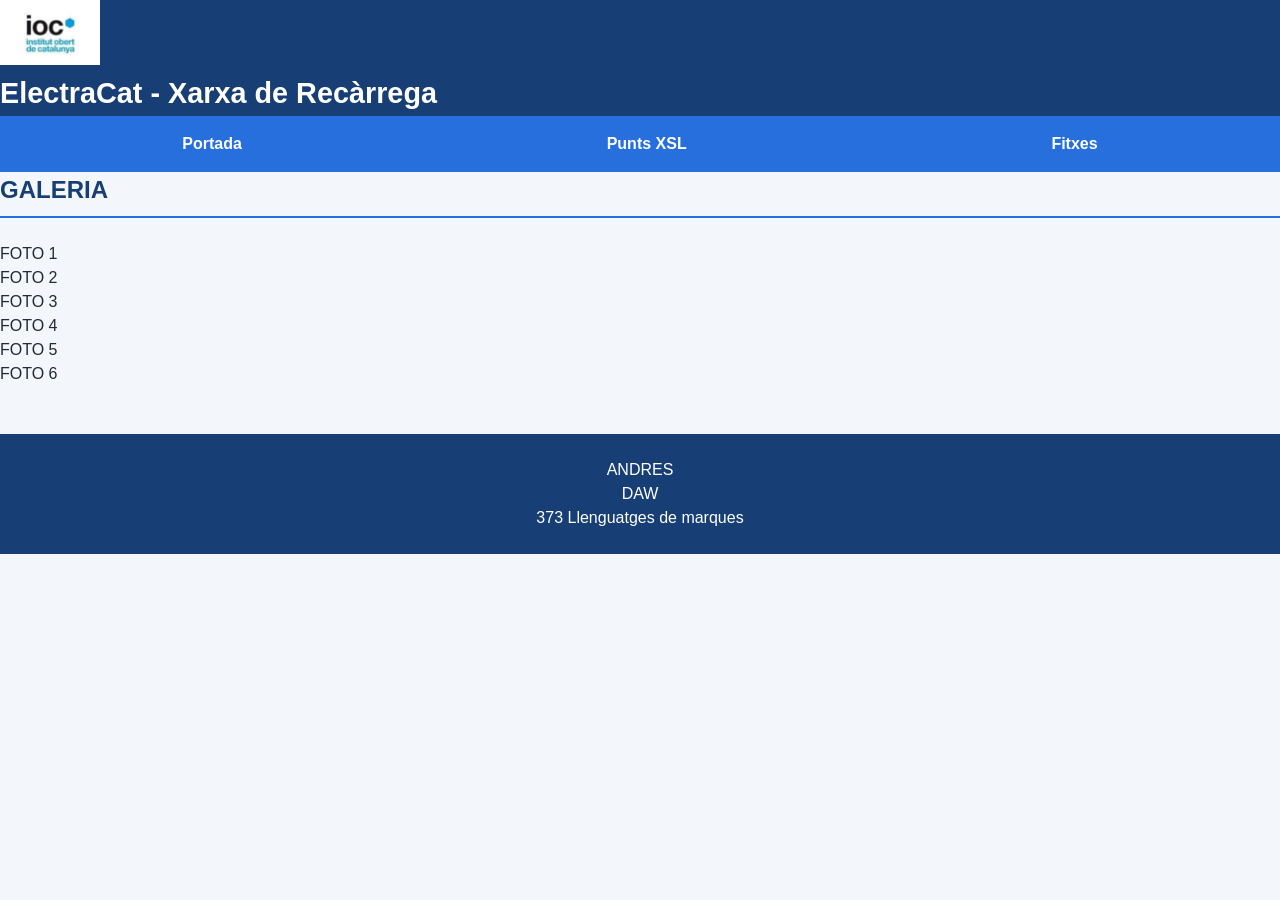
==== fitxes.html @ 11332fda "Primera parte ej 1" ====
<!DOCTYPE html>
<html lang="ca">
<head>
    <meta charset="UTF-8">
    <meta name="viewport" content="width=device-width, initial-scale=1.0">
    <meta name="author" content="Andres Diaz for bewsystems by anondiaz" />
    <meta name="description" content="Troba els millors punts de carrega pel teu vehicle eléctric" />
    <meta name="keywords" content="Punts de carrega, Vehicles eléctrics, ElectraCat" />
    <link rel="shortcut icon" href="img/favicon.ico" type="image/x-icon" />
    <title>Document</title>
    <link rel="stylesheet" href="css/styles.css" />
</head>
<body>
    <header>
        <img src="imatges/logoIoc.jpg" alt="" />
        <h1>ElectraCat - Xarxa de Recàrrega</h1>
    </header>
    <nav>
        <div>
            <ul>
                <li><a href="./index.html" aria-label="Portada">Portada</a></li>
                <li><a href="./punts-xsl.html" aria-label="Punts XSL">Punts XSL</a></li>
                <li><a href="./fitxes.html" aria-label="Fitxes">Fitxes</a></li>
            </ul>
        </div>
    </nav>
    <section>
        <h2>GALERIA</h2>
        <div>FOTO 1</div>
        <div>FOTO 2</div>
        <div>FOTO 3</div>
        <div>FOTO 4</div>
        <div>FOTO 5</div>
        <div>FOTO 6</div>
    </section>

    <footer>
        <p>ANDRES</p>
        <p>DAW</p>
        <p>373 Llenguatges de marques</p>
    </footer>
</body>
</html>
---- css/styles.css ----
/* Variables generals */
:root {
    --width_xl: 1000px;
    --primary_color: #266fdc;
    --secondary_color: #173e75;
    --background_color: #f3f6fa;
    --card_color: #ffffff;
    --text_color: #202b3a;
    --border_color: #dce3eb;
}

/* Estils generals */
* {
    margin: 0;
    padding: 0;
    box-sizing: border-box;
}

body {
    font-family: Arial, Helvetica, sans-serif;
    background-color: var(--background_color);
    color: var(--text_color);
    line-height: 1.5;
}

.contenidor {
    max-width: var(--width_xl);
    margin: 0 auto;
    padding-left: 1rem;
    padding-right: 1rem;
}

/* Capçalera */
header {
    background-color: var(--secondary_color);
    color: white;

    .capcalera {
        display: flex;
        align-items: center;
        gap: 2rem;
        padding-top: 1.5rem;
        padding-bottom: 1.5rem;
    }

    img {
        width: 100px;
        height: auto;
    }

    h1 {
        font-size: 1.8rem;
    }
}

/* Menú de navegació */
nav {
    background-color: var(--primary_color);
    position: sticky;
    top: 0;
    z-index: 10;

    ul {
        display: flex;
        justify-content: space-around;
        list-style: none;
    }

    a {
        display: block;
        padding: 1rem;
        color: white;
        text-decoration: none;
        font-weight: bold;
    }

    a:hover {
        background-color: var(--secondary_color);
    }
}

/* Contingut principal */
main {
    padding-top: 2rem;
    padding-bottom: 2rem;
}

section {
    margin-bottom: 3rem;

    h2 {
        margin-bottom: 1.5rem;
        padding-bottom: 0.5rem;
        border-bottom: 2px solid var(--primary_color);
        color: var(--secondary_color);
        font-size: 1.5rem;
    }
}

/* Noticies */
.noticies {
    display: grid;
    grid-template-columns: repeat(3, minmax(0, 1fr));
    gap: 1.5rem;

    article {
        background-color: var(--card_color);
        border: 1px solid var(--border_color);
        border-radius: 8px;
        overflow: hidden;
    }

    img {
        display: block;
        width: 100%;
        height: 170px;
        object-fit: cover;
    }

    time {
        display: block;
        padding: 1rem 1rem 0;
        font-size: 0.85rem;
        color: #586577;
    }

    h3 {
        padding: 0.5rem 1rem;
        color: var(--secondary_color);
        font-size: 1.1rem;
    }

    p {
        padding: 0 1rem 1.5rem;
    }
}

/* Galeria de punts de càrrega */
.galeria {
    display: grid;
    grid-template-columns: repeat(3, minmax(0, 1fr));
    gap: 1.5rem;

    figure {
        background-color: var(--card_color);
        border: 1px solid var(--border_color);
        border-radius: 8px;
        overflow: hidden;
    }

    img {
        display: block;
        width: 100%;
        height: 180px;
        object-fit: cover;
    }

    figcaption {
        padding: 1rem;
        font-size: 0.9rem;
    }

    strong {
        display: block;
        color: var(--secondary_color);
        margin-bottom: 0.25rem;
    }
}

/* Taula de colaboradors */
.taula-contenidor {
    overflow-x: auto;
}

table {
    width: 100%;
    border-collapse: collapse;
    background-color: var(--card_color);

    th, td {
        padding: 0.8rem 1rem;
        border: 1px solid var(--border_color);
        text-align: left;
    }

    th {
        background-color: var(--secondary_color);
        color: white;
    }

    tbody tr:nth-child(even) {
        background-color: var(--background_color);
    }

    tbody tr:hover {
        background-color: #e3edfc;
    }
}

/* Peu de pàgina */
footer {
    background-color: var(--secondary_color);
    color: white;
    text-align: center;
    padding: 1.5rem;
}

/* Adaptació a tauletes */
@media (max-width: 768px) {
    .noticies,
    .galeria {
        grid-template-columns: repeat(2, minmax(0, 1fr));
    }

    header h1 {
        font-size: 1.4rem;
    }
}

/* Adaptació a mobils */
@media (max-width: 480px) {
    header .capcalera {
        flex-direction: column;
        text-align: center;
        gap: 1rem;
    }

    nav ul {
        flex-wrap: wrap;
    }

    nav a {
        padding: 0.75rem;
        font-size: 0.9rem;
    }

    .noticies,
    .galeria {
        grid-template-columns: 1fr;
    }
}
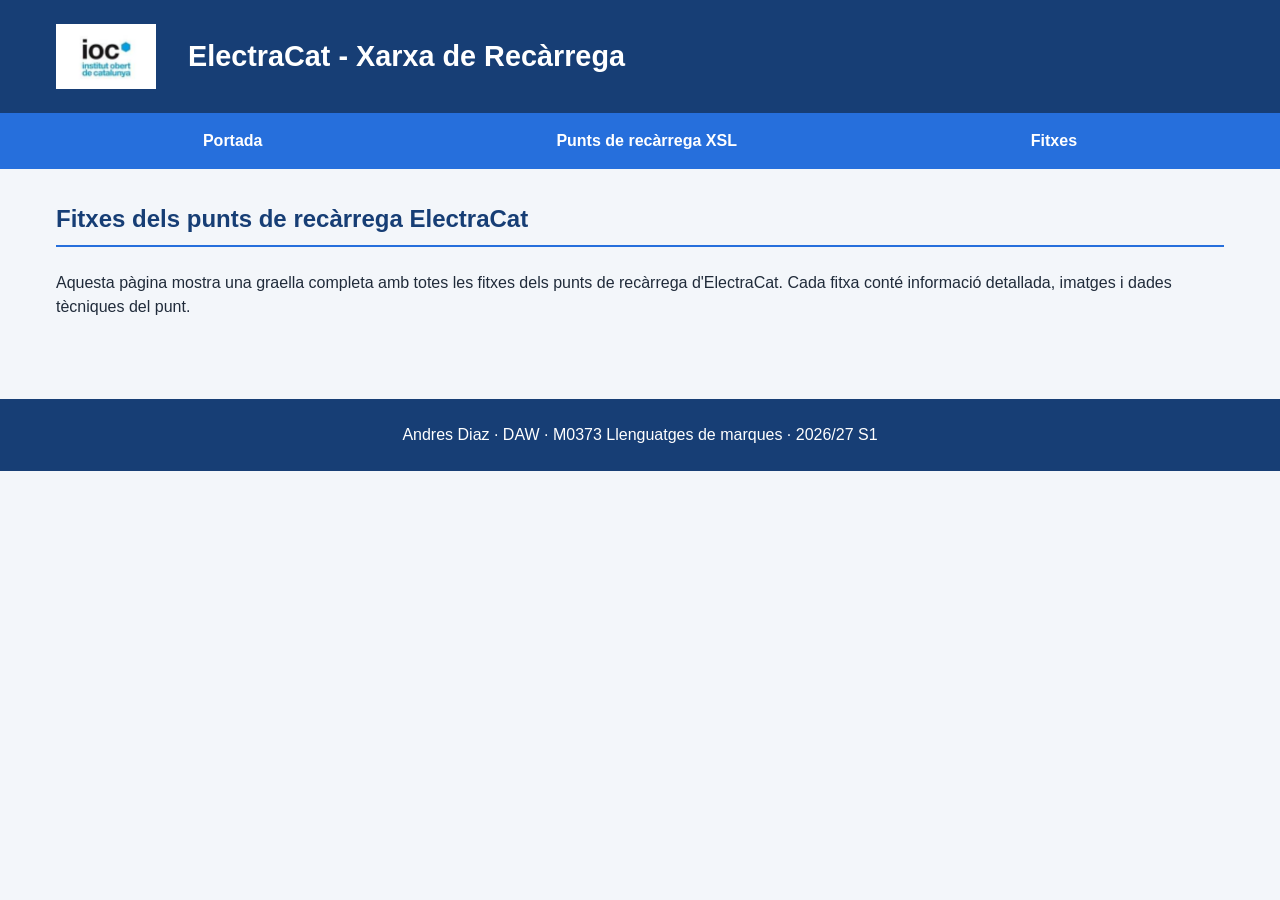
==== commit 986b5bfc: "Primera parte ej 2" ====
--- a/fitxes.html
+++ b/fitxes.html
@@ -7,37 +7,38 @@
     <meta name="description" content="Troba els millors punts de carrega pel teu vehicle eléctric" />
     <meta name="keywords" content="Punts de carrega, Vehicles eléctrics, ElectraCat" />
     <link rel="shortcut icon" href="img/favicon.ico" type="image/x-icon" />
-    <title>Document</title>
-    <link rel="stylesheet" href="css/styles.css" />
+    <title>ElectraCat - Fitxes dels punts de recàrrega</title>
+    <link rel="stylesheet" href="CSS/styles.css" />
+    <link rel="stylesheet" href="CSS/fitxes.css">
 </head>
 <body>
     <header>
-        <img src="imatges/logoIoc.jpg" alt="" />
-        <h1>ElectraCat - Xarxa de Recàrrega</h1>
+        <div class="contenidor capcalera">
+            <img src="imatges/logoIoc.jpg" alt="Logotip de l'IOC">
+            <h1>ElectraCat - Xarxa de Recàrrega</h1>
+        </div>
     </header>
     <nav>
-        <div>
-            <ul>
-                <li><a href="./index.html" aria-label="Portada">Portada</a></li>
-                <li><a href="./punts-xsl.html" aria-label="Punts XSL">Punts XSL</a></li>
-                <li><a href="./fitxes.html" aria-label="Fitxes">Fitxes</a></li>
-            </ul>
-        </div>
+        <ul class="contenidor">
+            <li><a href="index.html">Portada</a></li>
+            <li><a href="electracat_Diaz.xml">Punts de recàrrega XSL</a></li>
+            <li><a href="fitxes.html">Fitxes</a></li>
+        </ul>
     </nav>
-    <section>
-        <h2>GALERIA</h2>
-        <div>FOTO 1</div>
-        <div>FOTO 2</div>
-        <div>FOTO 3</div>
-        <div>FOTO 4</div>
-        <div>FOTO 5</div>
-        <div>FOTO 6</div>
-    </section>
+    <main class="contenidor">
+        <section>
+            <h2>Fitxes dels punts de recàrrega ElectraCat</h2>
+            <p>Aquesta pàgina mostra una graella completa amb totes les fitxes dels punts de recàrrega d'ElectraCat. Cada fitxa conté informació detallada, imatges i dades tècniques del punt.</p>
 
+            <!-- Llegenda de colors -->
+        </section>
+
+        <section>
+            <!-- Les sis fitxes dels punts de recàrrega -->
+        </section>
+    </main>
     <footer>
-        <p>ANDRES</p>
-        <p>DAW</p>
-        <p>373 Llenguatges de marques</p>
+        <p>Andres Diaz · DAW · M0373 Llenguatges de marques · 2026/27 S1</p>
     </footer>
 </body>
 </html>
--- a/CSS/styles.css
+++ b/CSS/styles.css
@@ -0,0 +1,262 @@
+
+/* Variables generals */
+:root {
+    --width_xl: 1200px;
+    --primary_color: #266fdc;
+    --secondary_color: #173e75;
+    --background_color: #f3f6fa;
+    --destacat_color: #f6c68f;
+    --card_color: #ffffff;
+    --text_color: #202b3a;
+    --border_color: #dce3eb;
+}
+
+/* Estils generals */
+* {
+    margin: 0;
+    padding: 0;
+    box-sizing: border-box;
+}
+
+body {
+    font-family: Arial, Helvetica, sans-serif;
+    background-color: var(--background_color);
+    color: var(--text_color);
+    line-height: 1.5;
+}
+
+.contenidor {
+    max-width: var(--width_xl);
+    margin: 0 auto;
+    padding-left: 1rem;
+    padding-right: 1rem;
+}
+
+/* Capçalera */
+header {
+    background-color: var(--secondary_color);
+    color: white;
+
+    .capcalera {
+        display: flex;
+        align-items: center;
+        gap: 2rem;
+        padding-top: 1.5rem;
+        padding-bottom: 1.5rem;
+    }
+
+    img {
+        width: 100px;
+        height: auto;
+    }
+
+    h1 {
+        font-size: 1.8rem;
+    }
+}
+
+/* Menú de navegació */
+nav {
+    background-color: var(--primary_color);
+    position: sticky;
+    top: 0;
+    z-index: 10;
+
+    ul {
+        display: flex;
+        justify-content: space-around;
+        list-style: none;
+    }
+
+    a {
+        display: block;
+        padding: 1rem;
+        color: white;
+        text-decoration: none;
+        font-weight: bold;
+    }
+
+    a:hover {
+        background-color: var(--secondary_color);
+    }
+}
+
+/* Contingut principal */
+main {
+    padding-top: 2rem;
+    padding-bottom: 2rem;
+}
+
+section {
+    margin-bottom: 3rem;
+
+    h2 {
+        margin-bottom: 1.5rem;
+        padding-bottom: 0.5rem;
+        border-bottom: 2px solid var(--primary_color);
+        color: var(--secondary_color);
+        font-size: 1.5rem;
+    }
+}
+
+/* Noticies */
+.noticies {
+    display: grid;
+    grid-template-columns: repeat(3, minmax(0, 1fr));
+    gap: 1.5rem;
+
+    article {
+        background-color: var(--card_color);
+        border: 1px solid var(--border_color);
+        border-radius: 8px;
+        overflow: hidden;
+    }
+
+    img {
+        display: block;
+        width: 100%;
+        height: 170px;
+        object-fit: cover;
+    }
+
+    time {
+        display: block;
+        padding: 1rem 1rem 0;
+        font-size: 0.85rem;
+        color: #586577;
+    }
+
+    h3 {
+        padding: 0.5rem 1rem;
+        color: var(--secondary_color);
+        font-size: 1.1rem;
+    }
+
+    p {
+        padding: 0 1rem 1.5rem;
+    }
+}
+
+/* Galeria de punts de càrrega */
+.galeria {
+    display: grid;
+    grid-template-columns: repeat(3, minmax(0, 1fr));
+    gap: 1.5rem;
+
+    figure {
+        background-color: var(--card_color);
+        border: 1px solid var(--border_color);
+        border-radius: 8px;
+        overflow: hidden;
+    }
+
+    img {
+        display: block;
+        width: 100%;
+        height: 180px;
+        object-fit: cover;
+    }
+
+    figcaption {
+        padding: 1rem;
+        font-size: 0.9rem;
+    }
+
+    strong {
+        display: block;
+        color: var(--secondary_color);
+        margin-bottom: 0.25rem;
+    }
+}
+
+/* Taula de colaboradors */
+.taula-contenidor {
+    overflow-x: auto;
+}
+
+table {
+    width: 100%;
+    border-collapse: collapse;
+    background-color: var(--card_color);
+
+    th, td {
+        padding: 0.8rem 1rem;
+        border: 1px solid var(--border_color);
+        text-align: left;
+    }
+
+    th {
+        background-color: var(--secondary_color);
+        color: white;
+    }
+
+    tbody tr:nth-child(even) {
+        background-color: var(--background_color);
+    }
+
+    tbody tr:hover {
+        background-color: #e3edfc;
+    }
+}
+
+.tornar-portada {
+    margin-top: 2rem;
+    text-align: right;
+
+    a {
+        color: var(--secondary_color);
+        text-decoration: none;
+        font-weight: bold;
+    }
+
+    a:hover {
+        text-decoration: underline;
+    }
+}
+
+table tbody tr.destacat {
+    background-color: var(--destacat_color);
+}
+
+/* Peu de pàgina */
+footer {
+    background-color: var(--secondary_color);
+    color: white;
+    text-align: center;
+    padding: 1.5rem;
+}
+
+/* Adaptació a tauletes */
+@media (max-width: 768px) {
+    .noticies,
+    .galeria {
+        grid-template-columns: repeat(2, minmax(0, 1fr));
+    }
+
+    header h1 {
+        font-size: 1.4rem;
+    }
+}
+
+/* Adaptació a mobils */
+@media (max-width: 480px) {
+    header .capcalera {
+        flex-direction: column;
+        text-align: center;
+        gap: 1rem;
+    }
+
+    nav ul {
+        flex-wrap: wrap;
+    }
+
+    nav a {
+        padding: 0.75rem;
+        font-size: 0.9rem;
+    }
+
+    .noticies,
+    .galeria {
+        grid-template-columns: 1fr;
+    }
+}
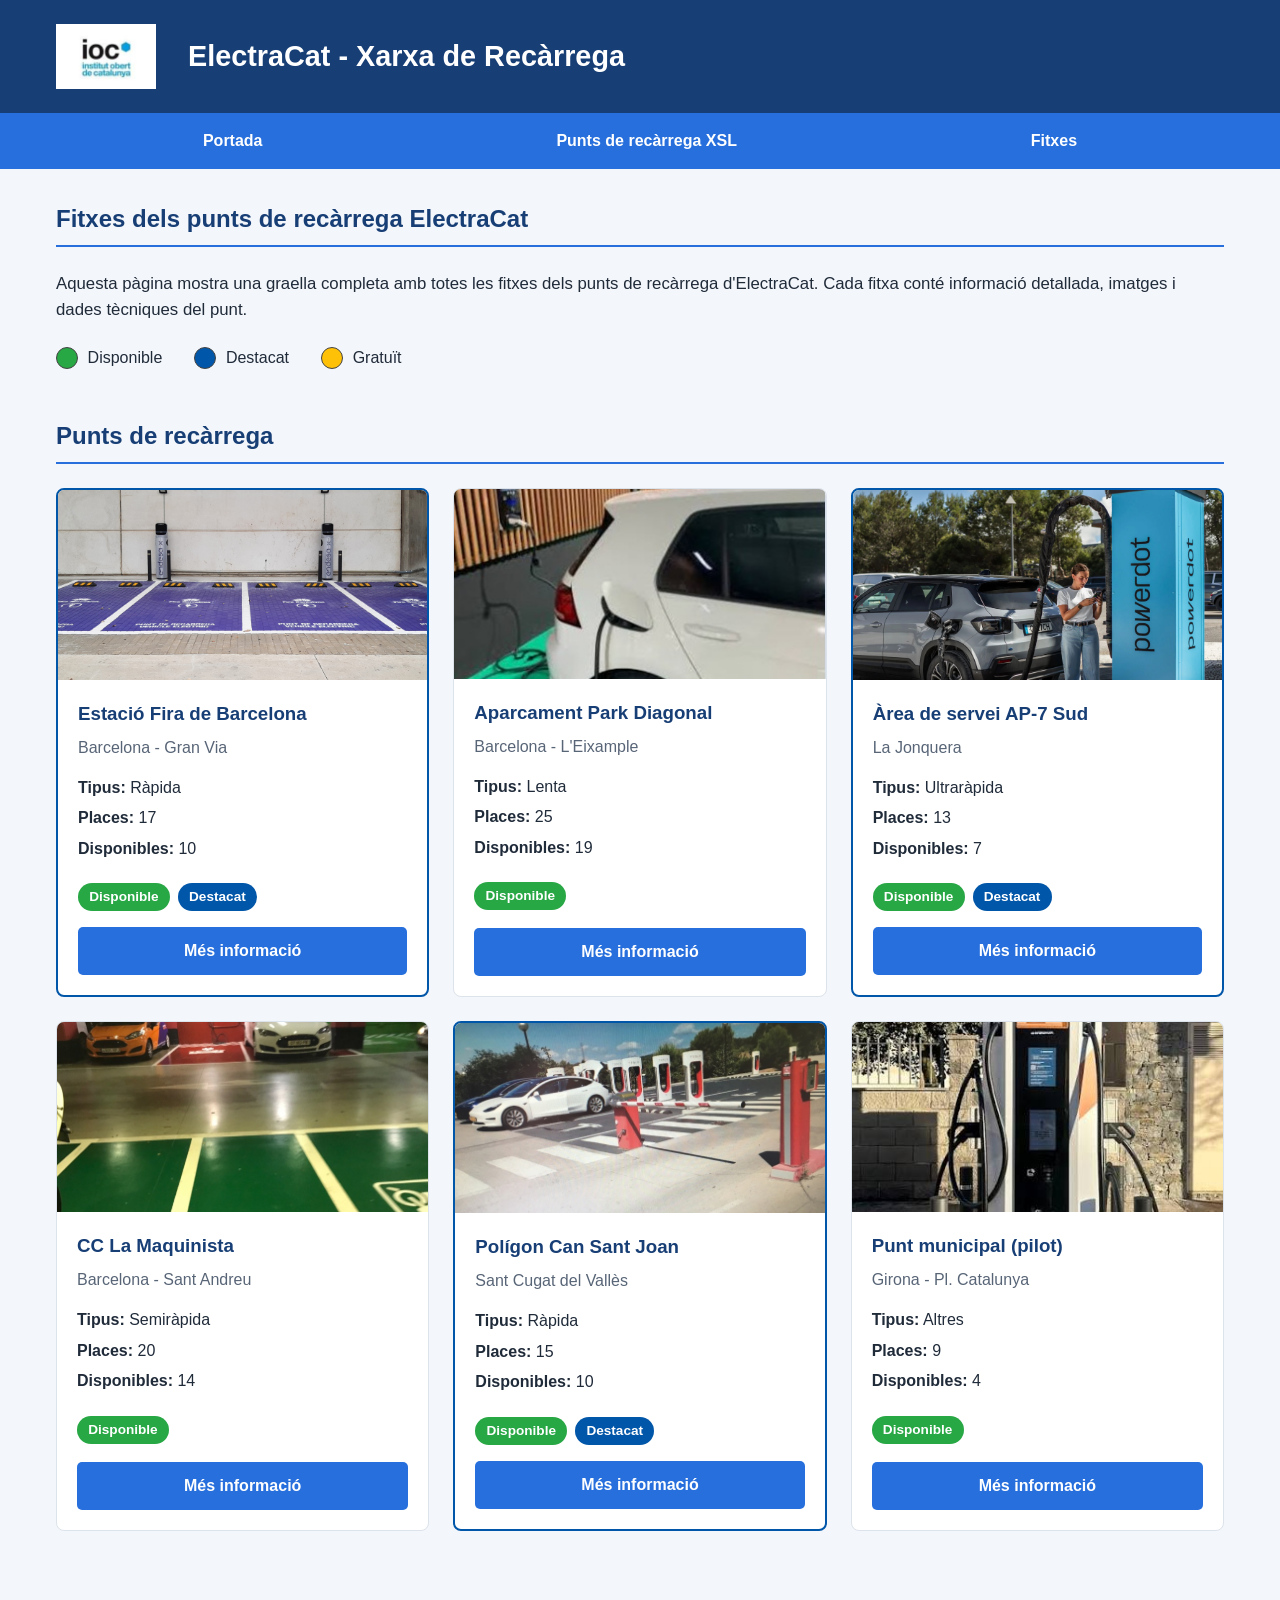
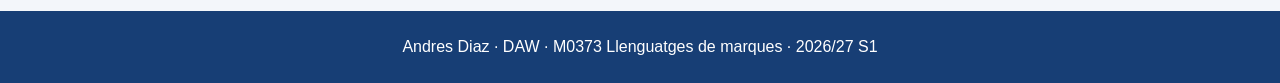
==== commit cb706261: "Primera parte ej 3" ====
--- a/fitxes.html
+++ b/fitxes.html
@@ -3,12 +3,11 @@
 <head>
     <meta charset="UTF-8">
     <meta name="viewport" content="width=device-width, initial-scale=1.0">
-    <meta name="author" content="Andres Diaz for bewsystems by anondiaz" />
-    <meta name="description" content="Troba els millors punts de carrega pel teu vehicle eléctric" />
-    <meta name="keywords" content="Punts de carrega, Vehicles eléctrics, ElectraCat" />
-    <link rel="shortcut icon" href="img/favicon.ico" type="image/x-icon" />
+    <meta name="author" content="Andres Diaz for bewsystems by anondiaz">
+    <meta name="description" content="Fitxes dels punts de recàrrega de vehicles elèctrics d'ElectraCat">
+    <meta name="keywords" content="Punts de recàrrega, Vehicles elèctrics, ElectraCat">
     <title>ElectraCat - Fitxes dels punts de recàrrega</title>
-    <link rel="stylesheet" href="CSS/styles.css" />
+    <link rel="stylesheet" href="CSS/styles.css">
     <link rel="stylesheet" href="CSS/fitxes.css">
 </head>
 <body>
@@ -18,6 +17,7 @@
             <h1>ElectraCat - Xarxa de Recàrrega</h1>
         </div>
     </header>
+
     <nav>
         <ul class="contenidor">
             <li><a href="index.html">Portada</a></li>
@@ -25,17 +25,128 @@
             <li><a href="fitxes.html">Fitxes</a></li>
         </ul>
     </nav>
+
     <main class="contenidor">
+        
         <section>
             <h2>Fitxes dels punts de recàrrega ElectraCat</h2>
             <p>Aquesta pàgina mostra una graella completa amb totes les fitxes dels punts de recàrrega d'ElectraCat. Cada fitxa conté informació detallada, imatges i dades tècniques del punt.</p>
 
-            <!-- Llegenda de colors -->
+            <div class="llegenda">
+                <div>
+                    <span class="indicador disponible"></span>
+                    <span>Disponible</span>
+                </div>
+                <div>
+                    <span class="indicador destacat"></span>
+                    <span>Destacat</span>
+                </div>
+                <div>
+                    <span class="indicador gratuit"></span>
+                    <span>Gratuït</span>
+                </div>
+            </div>
         </section>
 
         <section>
-            <!-- Les sis fitxes dels punts de recàrrega -->
+            <h2>Punts de recàrrega</h2>
+
+            <div class="graella-fitxes">
+                <article class="fitxa punt-destacat">
+                    <img src="imatges/E001.jpg" alt="Estació Fira de Barcelona">
+                    <div class="fitxa-contingut">
+                        <h3>Estació Fira de Barcelona</h3>
+                        <p class="ubicacio">Barcelona - Gran Via</p>
+                        <p><strong>Tipus:</strong> Ràpida</p>
+                        <p><strong>Places:</strong> 17</p>
+                        <p><strong>Disponibles:</strong> 10</p>
+                        <div class="etiquetes">
+                            <span class="etiqueta disponible">Disponible</span>
+                            <span class="etiqueta destacat">Destacat</span>
+                        </div>
+                        <a class="boto" href="https://ca.wikipedia.org/wiki/Barcelona" target="_blank" rel="noopener noreferrer">Més informació</a>
+                    </div>
+                </article>
+
+                <article class="fitxa">
+                    <img src="imatges/E002.jpg" alt="Aparcament Park Diagonal">
+                    <div class="fitxa-contingut">
+                        <h3>Aparcament Park Diagonal</h3>
+                        <p class="ubicacio">Barcelona - L'Eixample</p>
+                        <p><strong>Tipus:</strong> Lenta</p>
+                        <p><strong>Places:</strong> 25</p>
+                        <p><strong>Disponibles:</strong> 19</p>
+                        <div class="etiquetes">
+                            <span class="etiqueta disponible">Disponible</span>
+                        </div>
+                        <a class="boto" href="https://ca.wikipedia.org/wiki/Barcelona" target="_blank" rel="noopener noreferrer">Més informació</a>
+                    </div>
+                </article>
+
+                <article class="fitxa punt-destacat">
+                    <img src="imatges/E003.jpg" alt="Àrea de servei AP-7 Sud">
+                    <div class="fitxa-contingut">
+                        <h3>Àrea de servei AP-7 Sud</h3>
+                        <p class="ubicacio">La Jonquera</p>
+                        <p><strong>Tipus:</strong> Ultraràpida</p>
+                        <p><strong>Places:</strong> 13</p>
+                        <p><strong>Disponibles:</strong> 7</p>
+                        <div class="etiquetes">
+                            <span class="etiqueta disponible">Disponible</span>
+                            <span class="etiqueta destacat">Destacat</span>
+                        </div>
+                        <a class="boto" href="https://ca.wikipedia.org/wiki/La_Jonquera" target="_blank" rel="noopener noreferrer">Més informació</a>
+                    </div>
+                </article>
+
+                <article class="fitxa">
+                    <img src="imatges/E004.jpg" alt="CC La Maquinista">
+                    <div class="fitxa-contingut">
+                        <h3>CC La Maquinista</h3>
+                        <p class="ubicacio">Barcelona - Sant Andreu</p>
+                        <p><strong>Tipus:</strong> Semiràpida</p>
+                        <p><strong>Places:</strong> 20</p>
+                        <p><strong>Disponibles:</strong> 14</p>
+                        <div class="etiquetes">
+                            <span class="etiqueta disponible">Disponible</span>
+                        </div>
+                        <a class="boto" href="https://ca.wikipedia.org/wiki/Barcelona" target="_blank" rel="noopener noreferrer">Més informació</a>
+                    </div>
+                </article>
+
+                <article class="fitxa punt-destacat">
+                    <img src="imatges/E005.jpg" alt="Polígon Can Sant Joan">
+                    <div class="fitxa-contingut">
+                        <h3>Polígon Can Sant Joan</h3>
+                        <p class="ubicacio">Sant Cugat del Vallès</p>
+                        <p><strong>Tipus:</strong> Ràpida</p>
+                        <p><strong>Places:</strong> 15</p>
+                        <p><strong>Disponibles:</strong> 10</p>
+                        <div class="etiquetes">
+                            <span class="etiqueta disponible">Disponible</span>
+                            <span class="etiqueta destacat">Destacat</span>
+                        </div>
+                        <a class="boto" href="https://ca.wikipedia.org/wiki/Sant_Cugat_del_Vall%C3%A8s" target="_blank" rel="noopener noreferrer">Més informació</a>
+                    </div>
+                </article>
+
+                <article class="fitxa">
+                    <img src="imatges/E006.jpg" alt="Punt municipal de Girona">
+                    <div class="fitxa-contingut">
+                        <h3>Punt municipal (pilot)</h3>
+                        <p class="ubicacio">Girona - Pl. Catalunya</p>
+                        <p><strong>Tipus:</strong> Altres</p>
+                        <p><strong>Places:</strong> 9</p>
+                        <p><strong>Disponibles:</strong> 4</p>
+                        <div class="etiquetes">
+                            <span class="etiqueta disponible">Disponible</span>
+                        </div>
+                        <a class="boto" href="https://ca.wikipedia.org/wiki/Girona" target="_blank" rel="noopener noreferrer">Més informació</a>
+                    </div>
+                </article>
+            </div>
         </section>
+        
     </main>
     <footer>
         <p>Andres Diaz · DAW · M0373 Llenguatges de marques · 2026/27 S1</p>
--- a/CSS/fitxes.css
+++ b/CSS/fitxes.css
@@ -0,0 +1,170 @@
+
+/* Variables específicas de las fichas */
+:root {
+    --disponible_color: #28a745;
+    --destacat_fitxa_color: #0056a8;
+    --gratuit_color: #ffc107;
+}
+
+/* Primera sección: introducción */
+main section > p {
+    margin-bottom: 1.5rem;
+    font-size: 1.05rem;
+}
+
+/* Leyenda de colores */
+.llegenda {
+    display: flex;
+    flex-wrap: wrap;
+    gap: 2rem;
+    margin: 1.5rem 0;
+
+    div {
+        display: flex;
+        align-items: center;
+        gap: 0.6rem;
+    }
+}
+
+.indicador {
+    display: inline-block;
+    width: 22px;
+    height: 22px;
+    border-radius: 50%;
+    border: 1px solid #444;
+}
+
+.indicador.disponible {
+    background-color: var(--disponible_color);
+}
+
+.indicador.destacat {
+    background-color: var(--destacat_fitxa_color);
+}
+
+.indicador.gratuit {
+    background-color: var(--gratuit_color);
+}
+
+/* Distribución de las fichas */
+.graella-fitxes {
+    display: grid;
+    grid-template-columns: repeat(3, minmax(0, 1fr));
+    gap: 1.5rem;
+}
+
+/* Estilo de cada ficha */
+.fitxa {
+    display: flex;
+    flex-direction: column;
+    background-color: white;
+    border: 1px solid var(--border_color);
+    border-radius: 8px;
+    overflow: hidden;
+    transition: transform 0.2s, box-shadow 0.2s;
+
+    img {
+        display: block;
+        width: 100%;
+        height: 190px;
+        object-fit: cover;
+    }
+
+    &:hover {
+        transform: translateY(-5px);
+        box-shadow: 0 6px 18px #00000025;
+    }
+}
+
+/* Fichas destacadas */
+.fitxa.punt-destacat {
+    border: 2px solid var(--destacat_fitxa_color);
+}
+
+/* Contenido de las fichas */
+.fitxa-contingut {
+    display: flex;
+    flex-direction: column;
+    flex: 1;
+    padding: 1.25rem;
+
+    h3 {
+        color: var(--secondary_color);
+        margin-bottom: 0.5rem;
+    }
+
+    p {
+        margin-bottom: 0.4rem;
+    }
+
+    .ubicacio {
+        color: #586577;
+        margin-bottom: 1rem;
+    }
+}
+
+/* Etiquetas de estado */
+.etiquetes {
+    display: flex;
+    flex-wrap: wrap;
+    gap: 0.5rem;
+    margin: 1rem 0;
+}
+
+.etiqueta {
+    display: inline-block;
+    padding: 0.25rem 0.7rem;
+    border-radius: 20px;
+    color: white;
+    font-size: 0.85rem;
+    font-weight: bold;
+}
+
+.etiqueta.disponible {
+    background-color: var(--disponible_color);
+}
+
+.etiqueta.destacat {
+    background-color: var(--destacat_fitxa_color);
+}
+
+.etiqueta.gratuit {
+    background-color: var(--gratuit_color);
+    color: black;
+}
+
+/* Enlace con aspecto de botón */
+.boto {
+    display: block;
+    margin-top: auto;
+    padding: 0.75rem 1rem;
+    background-color: var(--primary_color);
+    color: white;
+    text-align: center;
+    text-decoration: none;
+    font-weight: bold;
+    border-radius: 5px;
+    transition: background-color 0.2s;
+
+    &:hover {
+        background-color: var(--secondary_color);
+    }
+}
+
+/* Adaptación a tabletas */
+@media (max-width: 768px) {
+    .graella-fitxes {
+        grid-template-columns: repeat(2, minmax(0, 1fr));
+    }
+}
+
+/* Adaptación a móviles */
+@media (max-width: 480px) {
+    .graella-fitxes {
+        grid-template-columns: 1fr;
+    }
+
+    .llegenda {
+        gap: 1rem;
+    }
+}
